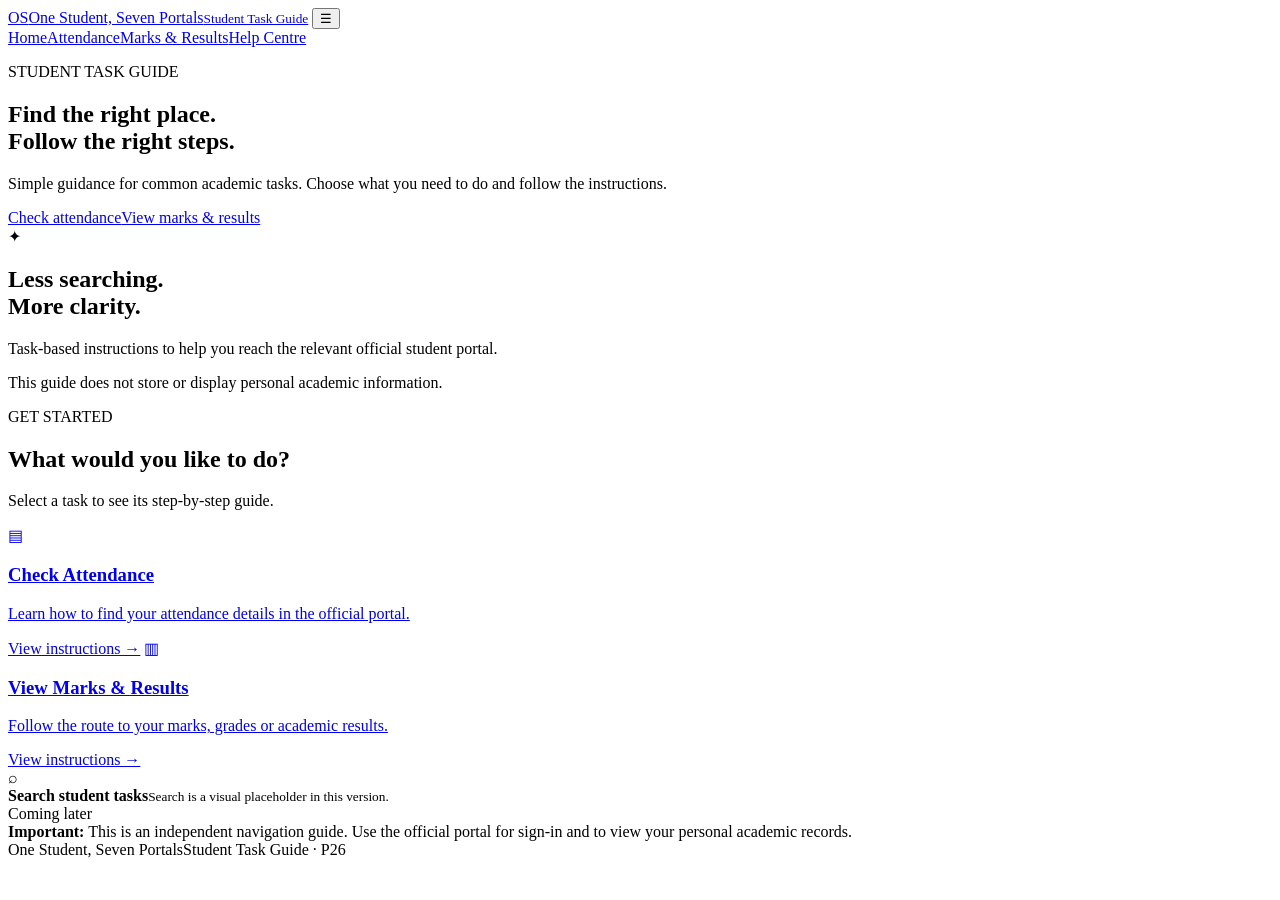
==== index.html @ 8317aff0 "Add files via upload" ====
<!DOCTYPE html>
<html lang="en">
<head>
  <meta charset="UTF-8"><meta name="viewport" content="width=device-width, initial-scale=1.0">
  <meta name="description" content="A simple guide to common student academic tasks.">
  <title>One Student, Seven Portals | Home</title><link rel="stylesheet" href="css/style.css">
</head>
<body>
<header class="site-header"><a class="brand" href="index.html"><span class="brand-mark">OS</span><span>One Student, Seven Portals<small>Student Task Guide</small></span></a>
<button class="menu-toggle" aria-label="Toggle navigation" aria-expanded="false">☰</button>
<nav class="nav"><a class="active" href="index.html">Home</a><a href="attendance.html">Attendance</a><a href="results.html">Marks & Results</a><a href="help.html">Help Centre</a></nav></header>
<main>
<section class="hero"><div class="hero-copy"><p class="eyebrow">STUDENT TASK GUIDE</p><h1>Find the right place.<br><span>Follow the right steps.</span></h1><p class="lead">Simple guidance for common academic tasks. Choose what you need to do and follow the instructions.</p><div class="hero-actions"><a class="button primary" href="attendance.html">Check attendance</a><a class="button secondary" href="results.html">View marks & results</a></div></div>
<div class="hero-card"><div class="card-icon">✦</div><h2>Less searching.<br>More clarity.</h2><p>Task-based instructions to help you reach the relevant official student portal.</p><div class="mini-line"></div><p class="small-muted">This guide does not store or display personal academic information.</p></div></section>
<section class="section"><div class="section-heading"><p class="eyebrow">GET STARTED</p><h2>What would you like to do?</h2><p>Select a task to see its step-by-step guide.</p></div>
<div class="task-grid"><a class="task-card" href="attendance.html"><span class="task-icon">▤</span><h3>Check Attendance</h3><p>Learn how to find your attendance details in the official portal.</p><span class="card-link">View instructions →</span></a>
<a class="task-card" href="results.html"><span class="task-icon">▥</span><h3>View Marks & Results</h3><p>Follow the route to your marks, grades or academic results.</p><span class="card-link">View instructions →</span></a></div>
<div class="visual-search"><span>⌕</span><div><strong>Search student tasks</strong><small>Search is a visual placeholder in this version.</small></div><span class="search-tag">Coming later</span></div>
</section>
<section class="notice"><strong>Important:</strong> This is an independent navigation guide. Use the official portal for sign-in and to view your personal academic records.</section>
</main><footer><span>One Student, Seven Portals</span><span>Student Task Guide · P26</span></footer><script src="js/main.js"></script></body></html>
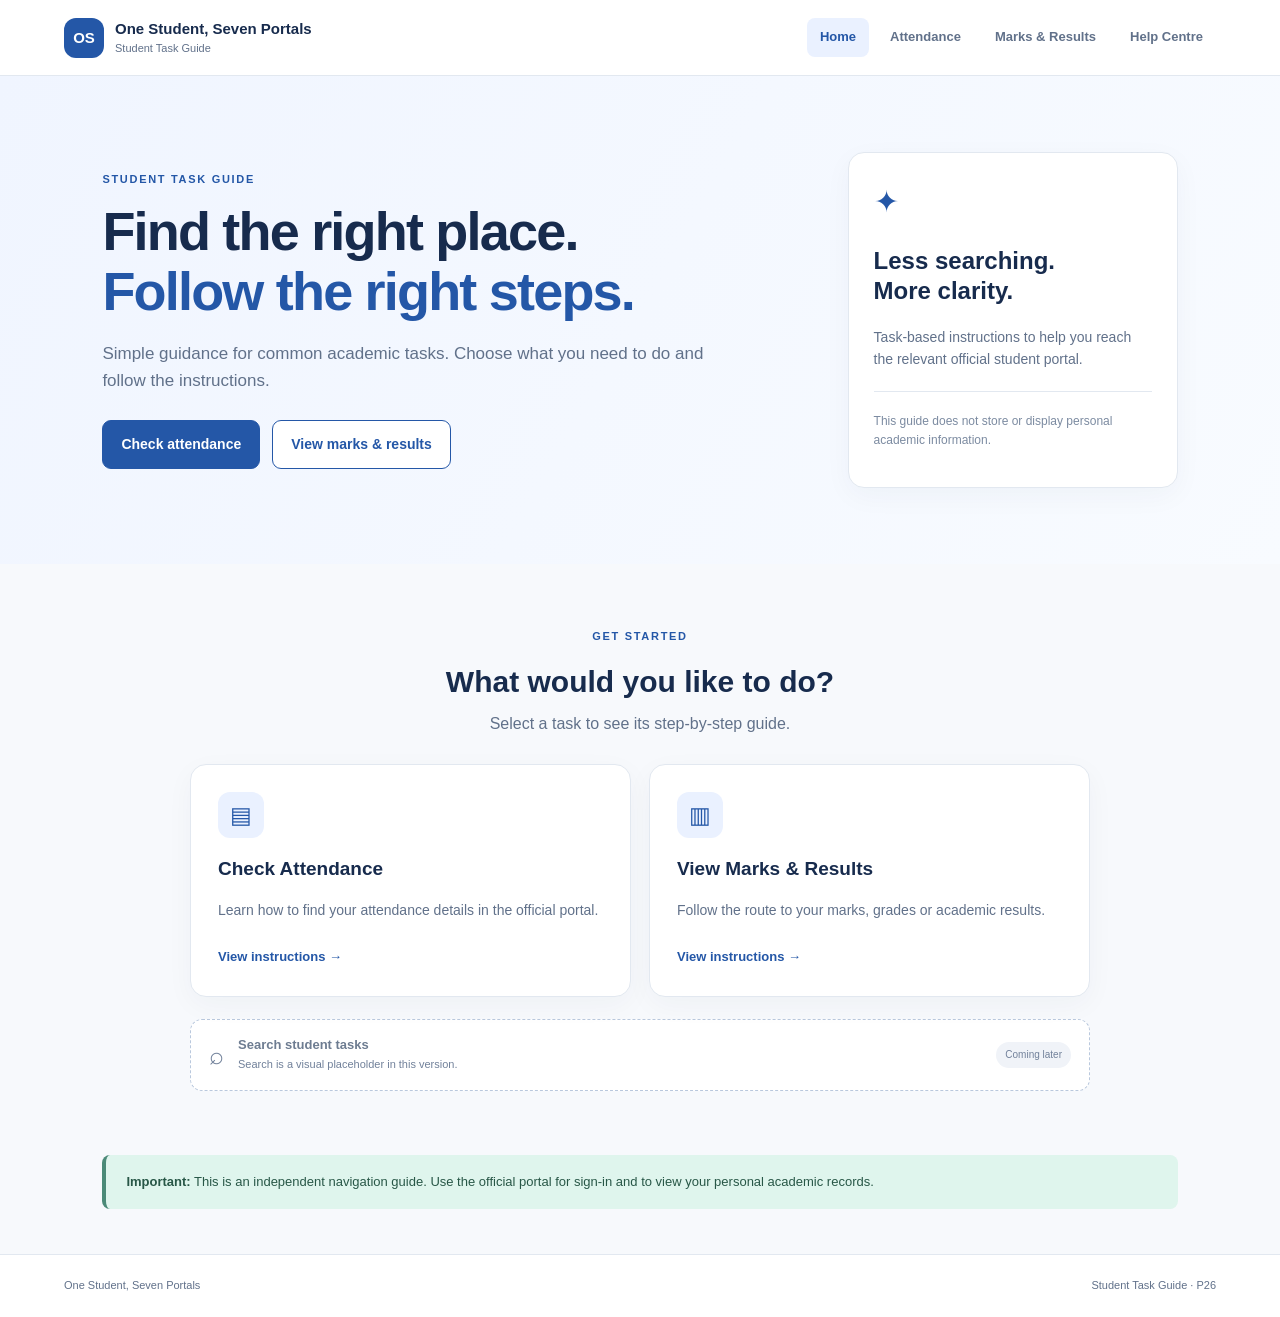
==== commit adc8a174: "Update index.html" ====
--- a/index.html
+++ b/index.html
@@ -3,7 +3,7 @@
 <head>
   <meta charset="UTF-8"><meta name="viewport" content="width=device-width, initial-scale=1.0">
   <meta name="description" content="A simple guide to common student academic tasks.">
-  <title>One Student, Seven Portals | Home</title><link rel="stylesheet" href="css/style.css">
+  <title>One Student, Seven Portals | Home</title><link rel="stylesheet" href="style.css">
 </head>
 <body>
 <header class="site-header"><a class="brand" href="index.html"><span class="brand-mark">OS</span><span>One Student, Seven Portals<small>Student Task Guide</small></span></a>
@@ -18,4 +18,4 @@
 <div class="visual-search"><span>⌕</span><div><strong>Search student tasks</strong><small>Search is a visual placeholder in this version.</small></div><span class="search-tag">Coming later</span></div>
 </section>
 <section class="notice"><strong>Important:</strong> This is an independent navigation guide. Use the official portal for sign-in and to view your personal academic records.</section>
-</main><footer><span>One Student, Seven Portals</span><span>Student Task Guide · P26</span></footer><script src="js/main.js"></script></body></html>+</main><footer><span>One Student, Seven Portals</span><span>Student Task Guide · P26</span></footer><script src="main.js"></script></body></html>
--- a/style.css
+++ b/style.css
@@ -0,0 +1,3 @@
+:root{--ink:#172b4d;--muted:#61718a;--blue:#2457a7;--blue2:#eaf1ff;--line:#e2e8f0;--paper:#f7f9fc;--white:#fff;--green:#dff5ed}
+*{box-sizing:border-box}body{margin:0;font-family:Arial,Helvetica,sans-serif;color:var(--ink);background:var(--paper);line-height:1.6}a{color:inherit;text-decoration:none}.site-header{height:auto;min-height:76px;padding:14px max(5vw,22px);background:#fff;border-bottom:1px solid var(--line);display:flex;align-items:center;justify-content:space-between;gap:24px;position:sticky;top:0;z-index:5}.brand{display:flex;align-items:center;gap:11px;font-weight:700;font-size:15px;line-height:1.2}.brand small{display:block;color:var(--muted);font-weight:400;font-size:11px;margin-top:4px}.brand-mark{width:40px;height:40px;display:grid;place-items:center;background:var(--blue);color:white;border-radius:12px;font-weight:800}.nav{display:flex;gap:8px;align-items:center}.nav a{padding:9px 13px;border-radius:8px;color:var(--muted);font-size:13px;font-weight:600}.nav a:hover,.nav a.active{background:var(--blue2);color:var(--blue)}.menu-toggle{display:none;border:0;background:var(--blue2);color:var(--blue);border-radius:8px;padding:8px 12px;font-size:20px}.hero{padding:76px max(8vw,24px);display:grid;grid-template-columns:1.4fr .8fr;gap:8vw;align-items:center;background:linear-gradient(120deg,#f0f5ff,#f8fbff)}.eyebrow{color:var(--blue);font-size:11px;font-weight:800;letter-spacing:1.7px;margin:0 0 12px}.hero h1,.content-page h1{font-size:clamp(34px,5vw,54px);line-height:1.12;letter-spacing:-1.8px;margin:0 0 18px}.hero h1 span{color:var(--blue)}.lead{font-size:17px;color:var(--muted);max-width:650px;margin:0 0 26px}.hero-actions{display:flex;flex-wrap:wrap;gap:12px}.button{display:inline-flex;align-items:center;justify-content:center;padding:12px 18px;border-radius:9px;font-size:14px;font-weight:700;border:1px solid var(--blue);transition:.2s}.primary{background:var(--blue);color:#fff}.primary:hover{background:#173f80}.secondary{color:var(--blue);background:#fff}.secondary:hover{background:var(--blue2)}.hero-card,.panel,.side-card,.task-card,.faq{background:#fff;border:1px solid var(--line);border-radius:16px;padding:25px;box-shadow:0 8px 28px rgba(23,43,77,.04)}.hero-card{max-width:330px;justify-self:end}.card-icon{font-size:30px;color:var(--blue)}.hero-card h2{font-size:24px;line-height:1.25}.hero-card p,.task-card p,.side-card p,.faq p{color:var(--muted);font-size:14px}.mini-line{height:1px;background:var(--line);margin:20px 0}.small-muted{font-size:12px!important;color:#7c8ba1!important}.section{padding:64px max(8vw,24px)}.section-heading{text-align:center;margin-bottom:28px}.section-heading h2{font-size:30px;margin:0 0 5px}.section-heading>p:last-child{color:var(--muted);margin-top:0}.task-grid{display:grid;grid-template-columns:repeat(2,minmax(0,1fr));gap:18px;max-width:900px;margin:auto}.task-card{padding:27px;transition:.2s}.task-card:hover{transform:translateY(-3px);border-color:#b7cafa}.task-icon{display:inline-grid;place-items:center;width:46px;height:46px;border-radius:12px;background:var(--blue2);color:var(--blue);font-size:23px}.task-card h3{margin:16px 0 5px;font-size:19px}.card-link,.text-link{display:inline-block;color:var(--blue);font-size:13px;font-weight:700;margin-top:12px}.visual-search{max-width:900px;margin:22px auto 0;border:1px dashed #b9c8dd;background:#fff;border-radius:12px;padding:15px 18px;display:flex;align-items:center;gap:14px;color:#71819a}.visual-search>span:first-child{font-size:25px}.visual-search strong,.visual-search small{display:block}.visual-search strong{font-size:13px;color:#6d7c91}.visual-search small{font-size:11px}.search-tag{margin-left:auto;font-size:10px;background:#f0f3f8;padding:5px 9px;border-radius:20px}.notice{margin:0 max(8vw,24px) 45px;padding:17px 20px;border-left:4px solid #4b8a78;background:var(--green);border-radius:8px;color:#285747;font-size:13px}.content-page{max-width:1050px;margin:0 auto;padding:45px 24px 70px}.content-page h1{font-size:43px}.back-link{display:inline-block;color:var(--blue);font-size:13px;font-weight:700;margin-bottom:25px}.guide-layout{display:grid;grid-template-columns:1.6fr .8fr;gap:20px;align-items:start}.panel h2{margin-top:0}.steps{list-style:none;padding:0;margin:20px 0}.steps li{display:flex;gap:14px;padding:13px 0;border-bottom:1px solid var(--line)}.steps li>span{flex:0 0 30px;height:30px;display:grid;place-items:center;border-radius:50%;background:var(--blue2);color:var(--blue);font-weight:800;font-size:13px}.steps strong{font-size:14px}.steps p{font-size:13px;color:var(--muted);margin:3px 0 0}.callout{background:#fff8e7;border-left:3px solid #e0ad46;padding:12px 14px;border-radius:6px;font-size:12px;margin:20px 0}.portal-button{margin-top:4px}.portal-status{margin-bottom:0}.side-card{margin-top:0}.side-card h3{margin:12px 0 4px}.faq-list{display:grid;gap:12px}.faq{padding:20px 23px}.faq h2{font-size:16px;margin:0 0 5px}.faq p{margin:0}.content-page .notice{margin:25px 0 0}footer{padding:22px max(5vw,22px);border-top:1px solid var(--line);background:#fff;display:flex;justify-content:space-between;color:var(--muted);font-size:11px}
+@media(max-width:760px){.site-header{flex-wrap:wrap}.menu-toggle{display:block}.nav{display:none;flex-basis:100%;flex-direction:column;align-items:stretch}.nav.open{display:flex}.nav a{padding:11px}.hero{grid-template-columns:1fr;padding-top:52px;padding-bottom:52px}.hero-card{justify-self:start;max-width:none}.task-grid,.guide-layout{grid-template-columns:1fr}.content-page h1{font-size:36px}.section{padding-top:48px;padding-bottom:48px}footer{gap:10px;flex-direction:column}}
